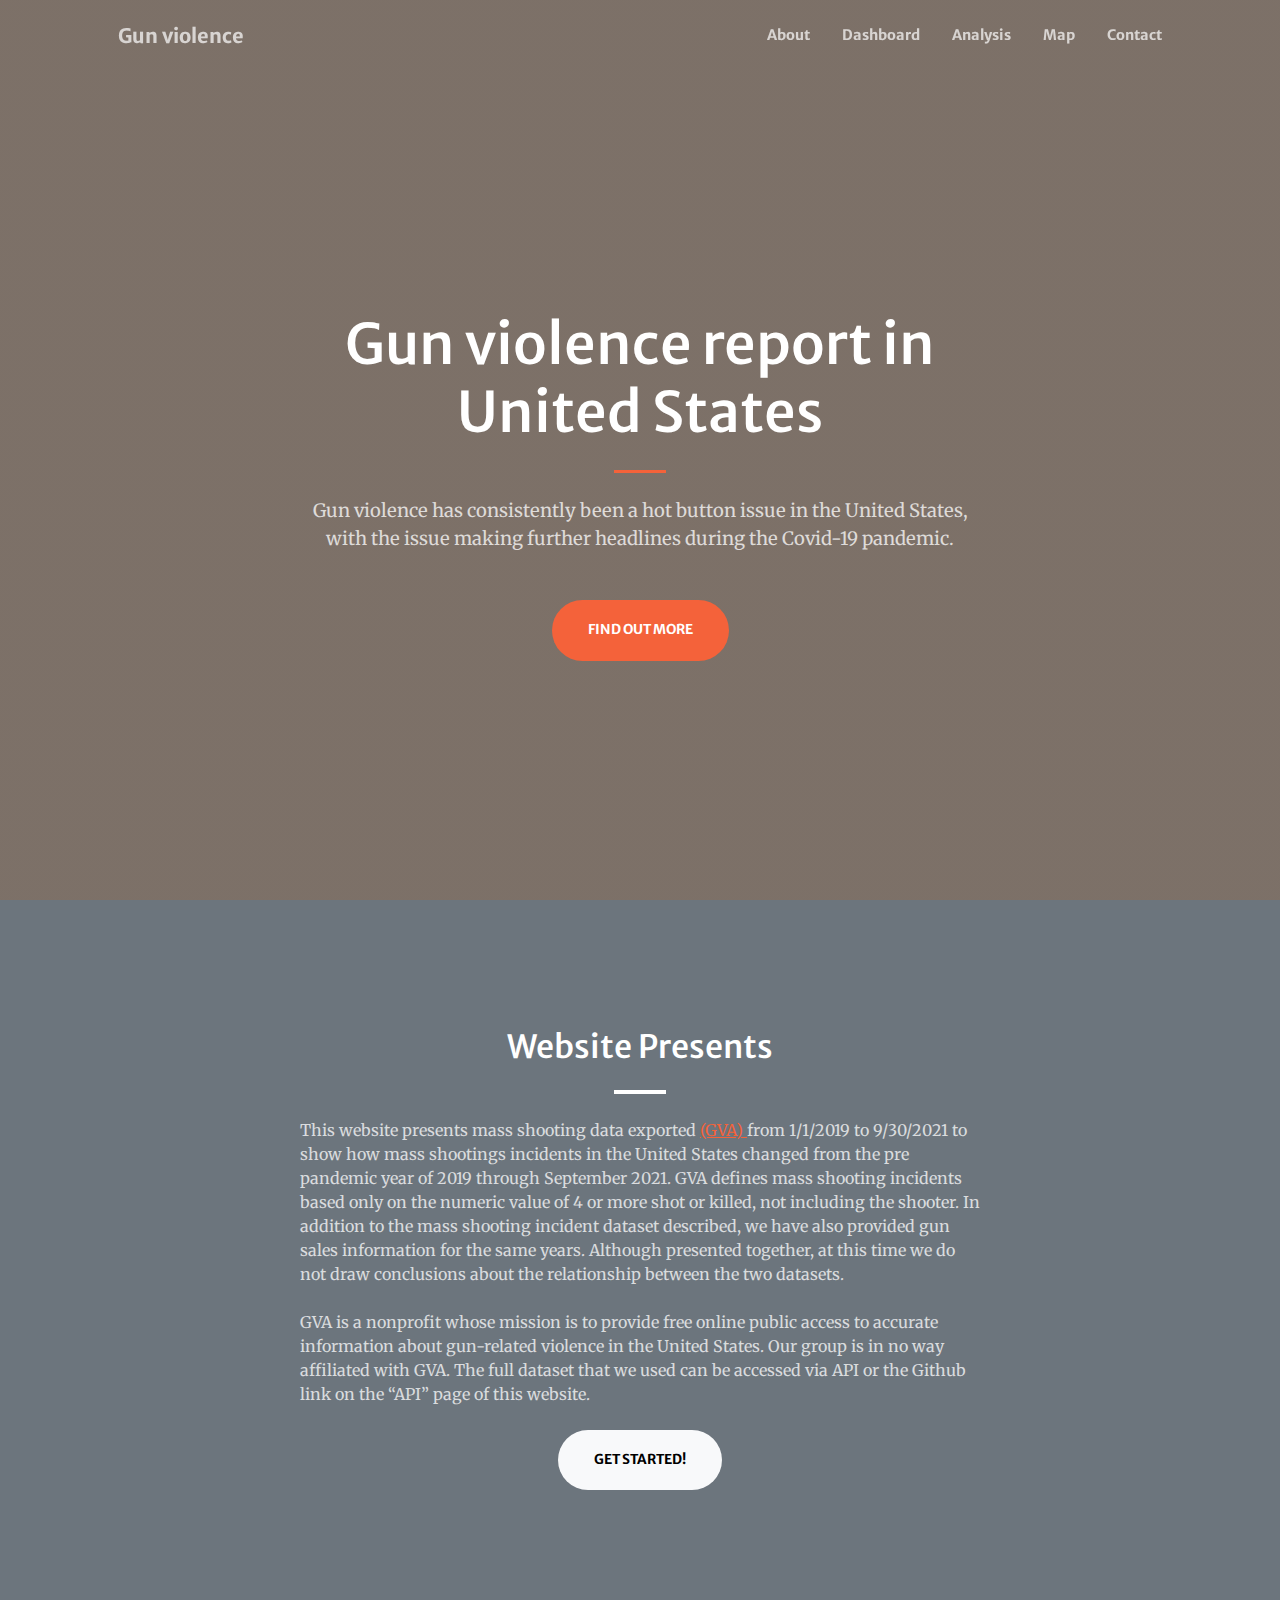
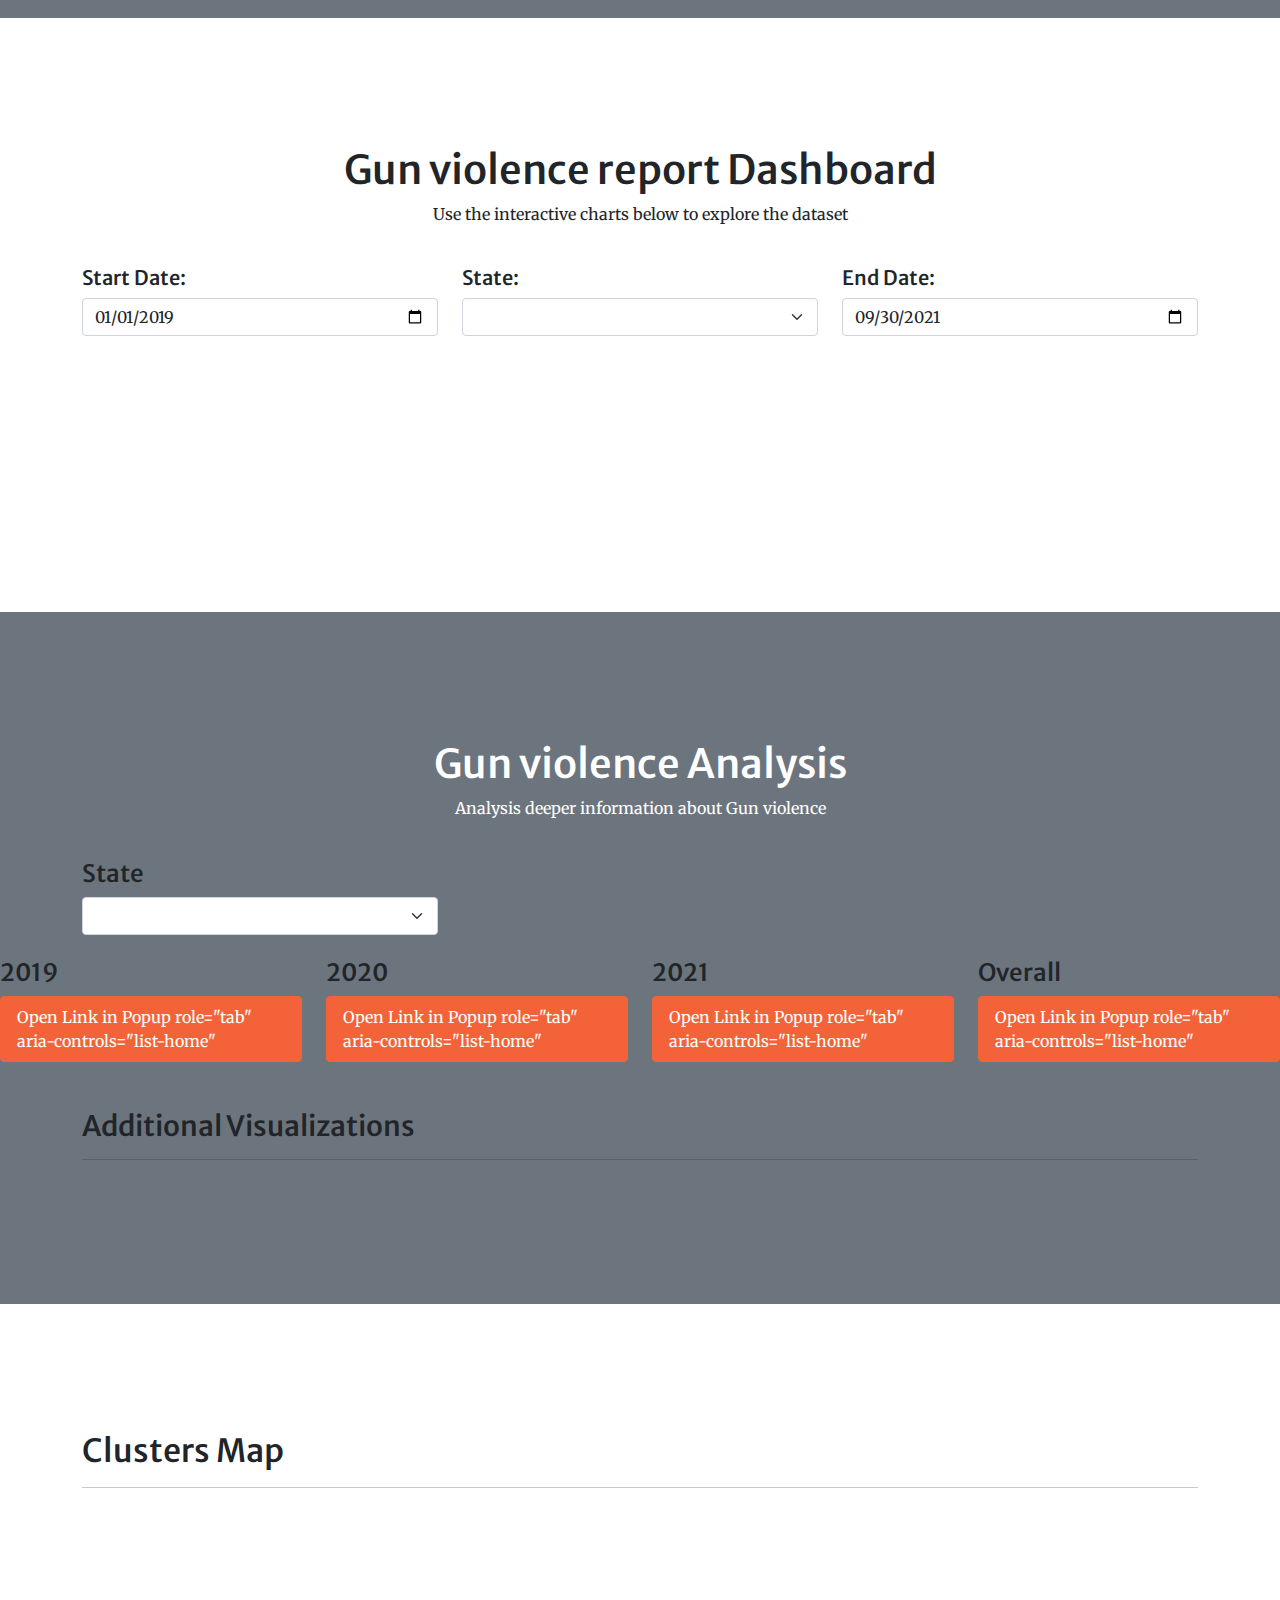
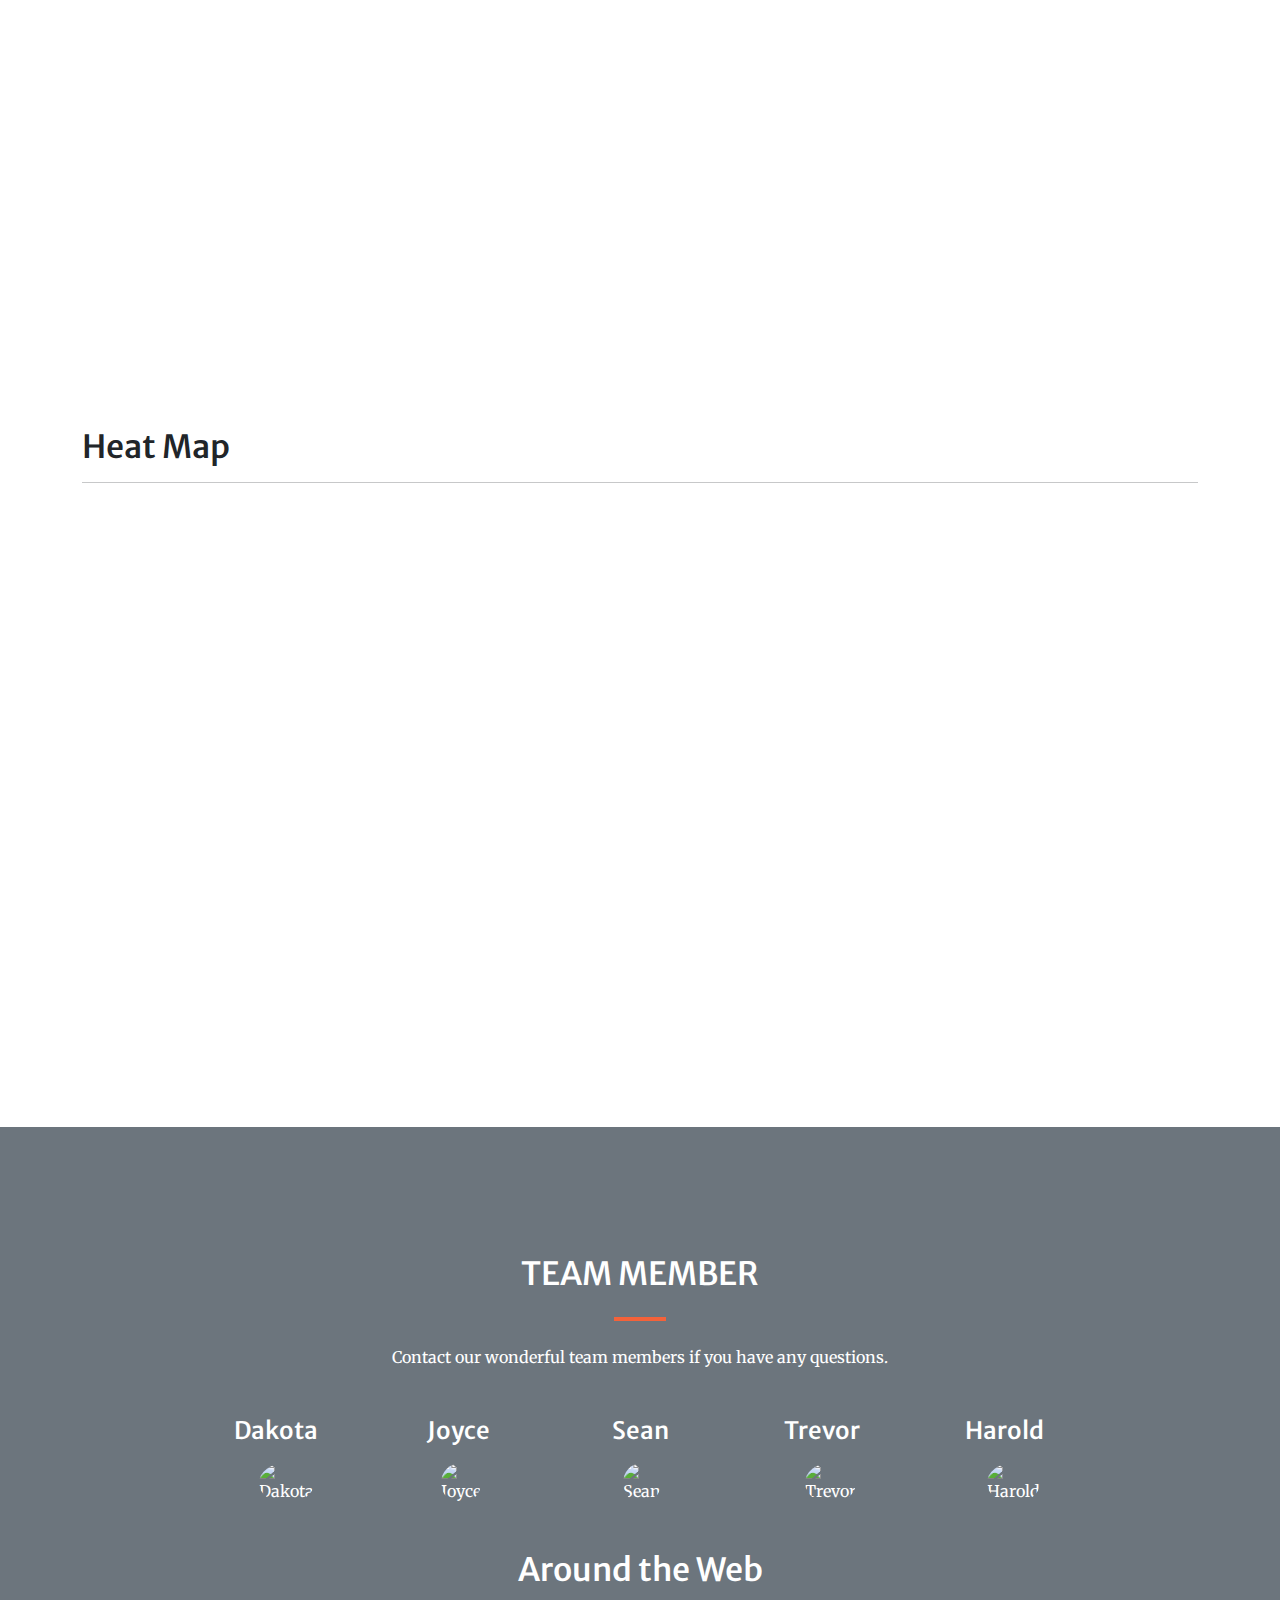
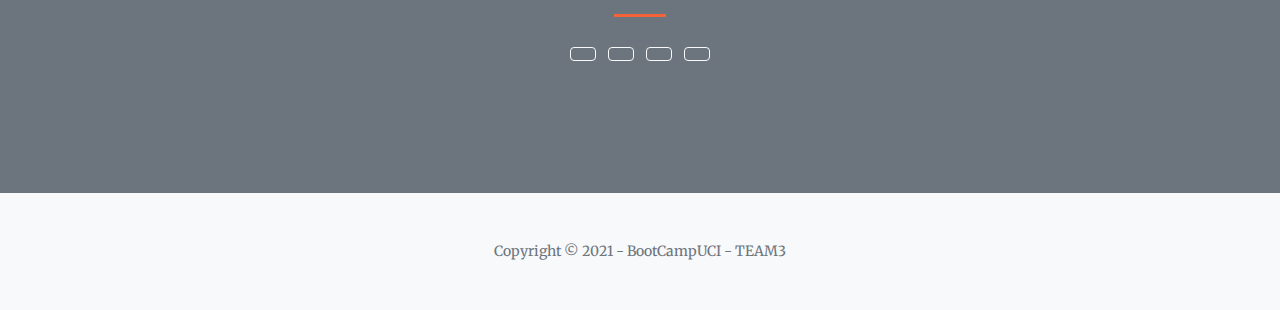
==== New_page_example/index.html @ ea22642e "Add new team member information" ====
<!DOCTYPE html>
<html lang="en">
    <head>
        <meta charset="utf-8" />
        <meta name="viewport" content="width=device-width, initial-scale=1, shrink-to-fit=no" />
        <meta name="description" content="" />
        <meta name="author" content="" />
        <title>Firearm Report</title>
        <!-- Favicon-->
        <link rel="icon" type="image/x-icon" href="assets/favicon.ico" />
        <!-- Font Awesome icons (free version)-->
        <script src="https://use.fontawesome.com/releases/v5.15.3/js/all.js" crossorigin="anonymous"></script>
        <!-- Bootstrap Icons-->
        <link href="https://cdn.jsdelivr.net/npm/bootstrap-icons@1.5.0/font/bootstrap-icons.css" rel="stylesheet" />
        <!-- Google fonts-->
        <link href="https://fonts.googleapis.com/css?family=Merriweather+Sans:400,700" rel="stylesheet" />
        <link href="https://fonts.googleapis.com/css?family=Merriweather:400,300,300italic,400italic,700,700italic" rel="stylesheet" type="text/css" />
        <!-- SimpleLightbox plugin CSS-->
        <link href="https://cdnjs.cloudflare.com/ajax/libs/SimpleLightbox/2.1.0/simpleLightbox.min.css" rel="stylesheet" />
        <!-- Core theme CSS (includes Bootstrap)-->
        <link href="css/styles.css" rel="stylesheet" />

        <!-- Leaflet JavaScript code -->
        <script src="https://unpkg.com/leaflet@1.3.3/dist/leaflet.js"
        integrity="sha512-tAGcCfR4Sc5ZP5ZoVz0quoZDYX5aCtEm/eu1KhSLj2c9eFrylXZknQYmxUssFaVJKvvc0dJQixhGjG2yXWiV9Q=="
        crossorigin=""></script>
        
        <!-- D3 library -->
        <script src="https://d3js.org/d3.v5.min.js"></script>
        <script src="https://cdn.jsdelivr.net/npm/frappe-charts@1.2.4/dist/frappe-charts.min.iife.js"></script>


        <script src="https://cdn.jsdelivr.net/npm/chart.js@3.5.1/dist/chart.min.js"></script>
        <script src="https://cdn.jsdelivr.net/npm/chart.js"></script>
    
        <!-- Leaflet CSS -->
        <link rel="stylesheet" href="https://unpkg.com/leaflet@1.3.3/dist/leaflet.css"
        integrity="sha512-Rksm5RenBEKSKFjgI3a41vrjkw4EVPlJ3+OiI65vTjIdo9brlAacEuKOiQ5OFh7cOI1bkDwLqdLw3Zg0cRJAAQ=="
        crossorigin=""/>

        <!-- Leaflet heatmap plugin-->
        <script type="text/javascript" src="js/leaflet-heat.js"></script>
        <!-- Marker cluster JavaScript code -->
        <script type="text/javascript" src="https://unpkg.com/leaflet.markercluster@1.0.3/dist/leaflet.markercluster.js"></script>

        <!-- Marker cluster CSS -->
        <link rel="stylesheet" type="text/css" href="https://unpkg.com/leaflet.markercluster@1.0.3/dist/MarkerCluster.css">
        <link rel="stylesheet" type="text/css" href="https://unpkg.com/leaflet.markercluster@1.0.3/dist/MarkerCluster.Default.css">
      
 
    </head>
    <body id="page-top">
        <!-- Navigation-->
        <nav class="navbar navbar-expand-lg navbar-light fixed-top py-3" id="mainNav">
            <div class="container px-4 px-lg-5">
                <a class="navbar-brand" href="#page-top">Gun violence</a>
                <button class="navbar-toggler navbar-toggler-right" type="button" data-bs-toggle="collapse" data-bs-target="#navbarResponsive" aria-controls="navbarResponsive" aria-expanded="false" aria-label="Toggle navigation"><span class="navbar-toggler-icon"></span></button>
                <div class="collapse navbar-collapse" id="navbarResponsive">
                    <ul class="navbar-nav ms-auto my-2 my-lg-0">
                        <li class="nav-item"><a class="nav-link" href="#about">About</a></li>
                        <li class="nav-item"><a class="nav-link" href="#dashboard">Dashboard</a></li>
                        <li class="nav-item"><a class="nav-link" href="#analysis">Analysis</a></li>
                        <li class="nav-item"><a class="nav-link" href="#mapdashoboard">Map</a></li>
                        <li class="nav-item"><a class="nav-link" href="#contact">Contact</a></li>
                    </ul>
                </div>
            </div>
        </nav>
        <!-- Masthead-->
        <header class="masthead">
            <div class="container px-4 px-lg-5 h-100">
                <div class="row gx-4 gx-lg-5 h-100 align-items-center justify-content-center text-center">
                    <div class="col-lg-8 align-self-end">
                        <h1 class="text-white font-weight-bold">Gun violence report in United States</h1>
                        <hr class="divider" />
                    </div>
                    <div class="col-lg-8 align-self-baseline">
                        <p class="text-white-75 mb-5">Gun violence has consistently been a hot button issue in the United States, with the issue making further headlines during the Covid-19 pandemic.</p>
                        <a class="btn btn-primary btn-xl" href="#about">Find Out More</a>
                    </div>
                </div>
            </div>
        </header>
        <!-- About-->
        <section class="page-section bg-secondary" id="about">
            <div class="container px-4 px-lg-5">
                <div class="row gx-4 gx-lg-5 justify-content-center">
                    <div class="col-lg-8 text-center">
                        <h2 class="text-white mt-0">Website Presents</h2>
                        <hr class="divider divider-light" />
                        <p class="text-white-75 mb-4 text-start">This website presents mass shooting data exported <a href="https://www.gunviolencearchive.org/"> (GVA) </a>from 1/1/2019 to 9/30/2021 to show how mass shootings incidents in the United States changed from the pre pandemic year of 2019 through September 2021. 
                            GVA defines mass shooting incidents based only on the numeric value of 4 or more shot or killed, not including the shooter. In addition to the mass shooting incident dataset described, we have also provided gun sales information for the same years. 
                            Although presented together, at this time we do not draw conclusions about the relationship between the two datasets.
                            <br>
                            <br>
                            GVA is a nonprofit whose mission is to provide free online public access to accurate information about gun-related violence in the United States. Our group is in no way affiliated with GVA.
                            The full dataset that we used can be accessed via API or the Github link on the “API” page of this website.
                          </p>
                        <a class="btn btn-light btn-xl" href="#dashboard">Get Started!</a>
                    </div>
                </div>
            </div>



        </section>
        <!-- Services-->
        <section class="page-section" id="dashboard">
            <div class="container">

                <div class="row">
                  <div class="col-md-12 jumbotron text-center">
                    <h1>Gun violence report Dashboard</h1>
                    <p>Use the interactive charts below to explore the dataset</p>
                  </div>
                </div>
            
                <br>
            
                <div class="row">
            
                  <div class="col-md-4">
                    <div class="well">
                      <h5>Start Date:</h5>
                      <input id="selDataset_startyear" value="2019-01-01" onchange="optionChanged(this.value)" class="form-control" aria-label="Default select example"
                      type="date" min="2019-01-01" max="2021-09-30">
                    </div>
                    </div>
            
            
                    <div class="col-md-4">
                    <div class="well">
                      <h5>State:</h5>
                      <select id="selDataset_state" onchange="optionChanged(this.value)" class="form-select" aria-label="Default select example"></select>
                    </div>
                    </div>
            
                    <div class="col-md-4">
                    <div class="well">
                      <h5>End Date:</h5>
                      <input id="selDataset_endyear" value="2021-09-30" onchange="optionChanged(this.value)" class="form-control" aria-label="Default select example"
                      type="date" min="2019-01-01" max="2021-09-30">
                    </div>
                    </div>
            
                </div>
            
                <br>
                <div class="row">
            
                  <div class="col-md-6">
                    <div id="DashBoard_map"></div>
                  </div>
            
            
                  <div class="col-md-6">
                    <div id="bar"></div>
                  </div>
            
            
                </div>
            
                  <br>
            
                <div class="row">
                  <div class="col-md-12">
                    <div id="LineBarchart"></div>
                  </div>
                </div>
                
            </div>
            
              <script src="https://d3js.org/d3.v5.min.js"></script>
              <script src="https://cdn.plot.ly/plotly-latest.min.js"></script>
              <script src="js/app.js"></script>
              <script src="js/state_cord_data.js"></script>
              <script src="https://cdn.jsdelivr.net/npm/chart.js"></script>
              <!-- <script src="static/bonus.js"></script> -->
               <script src="https://cdn.jsdelivr.net/npm/bootstrap@5.1.0/dist/js/bootstrap.bundle.min.js" integrity="sha384-U1DAWAznBHeqEIlVSCgzq+c9gqGAJn5c/t99JyeKa9xxaYpSvHU5awsuZVVFIhvj" crossorigin="anonymous"></script>
              
            
              
            
           
        </section>

        <!-- Analysis-->
        <section class="page-section bg-secondary" id="analysis">
            <div class="container">
                <div class="row">
                    <div class="col-md-12 jumbotron text-center text-white">
                      <h1>Gun violence Analysis</h1>
                      <p>Analysis deeper information about Gun violence</p>
                    </div>
                  </div>
              
                  <br>


                <section class="row">
                  <div class = "col-lg-4 col-md-6">
                    <h4 class="header_state">State</h4>
                    <select id="state_dropdown" onchange="stateChanged(this.value)" class="form-select" aria-label="Default select example"></select>
                  </div>
                </section>
              </div>
            <br>
            <div class="row">
              <div class="col-md-3">
                <h4 class="header">2019</h4>
                <div class="list-group" id="list-tab" role="tablist">
                  <a class="list-group-item list-group-item-action active" id="list-home-list" data-bs-toggle="list" href="https://www.gunviolencearchive.org" target="popup" 
                  onclick="window.open(`https://www.gunviolencearchive.org/incident/${worst_19}`,'popup','width=600,height=600');   
                  return false;"> Open Link in Popup role="tab" aria-controls="list-home"</a>
                </div>
              </div>
              <div class="col-md-3">
                <h4 class="header">2020</h4>
                <div class="list-group" id="list-tab" role="tablist">
                  <a class="list-group-item list-group-item-action active" id="list-home-list" data-bs-toggle="list" href="https://www.gunviolencearchive.org" target="popup" 
                  onclick="window.open(`https://www.gunviolencearchive.org/incident/${worst_20}`,'popup','width=600,height=600');   
                  return false;"> Open Link in Popup role="tab" aria-controls="list-home"</a>
                  
                </div>
              </div>
              <div class="col-md-3">
                <h4 class="header">2021</h4>
                <div class="list-group" id="list-tab" role="tablist">
                  <a class="list-group-item list-group-item-action active" id="list-home-list" data-bs-toggle="list" href="https://www.gunviolencearchive.org" target="popup" 
                  onclick="window.open(`https://www.gunviolencearchive.org/incident/${worst_21}`,'popup','width=600,height=600');   
                  return false;"> Open Link in Popup role="tab" aria-controls="list-home"</a>
                </div>
              </div>
              <div class="col-md-3">
                <h4 class="header">Overall</h4>
                <div class="list-group" id="list-tab" role="tablist">
                  <a class="list-group-item list-group-item-action active" id="list-home-list" data-bs-toggle="list" href="https://www.gunviolencearchive.org" target="popup" 
                  onclick="window.open(`https://www.gunviolencearchive.org/incident/${worst_all}`,'popup','width=600,height=600');   
                  return false;"> Open Link in Popup role="tab" aria-controls="list-home"</a>
                </div>
              </div>
            </div>
            <br>
            <br>
              <div class="container">
                <section class="row">
                    <div class="col-lg-12">
                        <h3 class="header">Additional Visualizations</h3>
                        <hr>
                    </div>
                    <section class="row">
                      <div class="col-lg-6">
                        <div id="gauge1"></div>
                      </div>
                      <div class="col-lg-6">
                        <div id="gauge2"></div>
                      </div>
                </section>
              </div>
            
              <script src="https://d3js.org/d3.v5.min.js"></script>
              <script src="https://cdn.plot.ly/plotly-latest.min.js"></script>
              <script src="js/analysis.js"></script>
              <script src="js/state_cord_data.js"></script>
          
            

        </section>
        <!-- Call to action-->
        <section class="page-section text-dark">
            <div class="container">

                <div class="row">
                    <div class="col-md-12">
                      <h2 class="project">Clusters Map</h2>
                      <hr>
                  </div>
                  <div id="Cmap"></div>
                </div>
          
                <br>
          
                <div class="row">
                    <div class="col-md-12">
                      <h2 class="project">Heat Map</h2>
                      <hr>
                  </div>
                  <div id="Hmap"></div>
                </div>
                
          
          
              </div>
              <script type="text/javascript" src="js/clusters_map.js"></script>
              <script type="text/javascript" src="js/heat_map.js"></script>

        </section>
        <!-- Contact-->
        <section class="page-section bg-secondary" id="contact">
            <div class="container px-4 px-lg-5">
                <div class="row gx-4 gx-lg-5 justify-content-center">
                    <div class="col-lg-8 col-xl-6 text-center text-white">
                        <h2 class="mt-0">TEAM MEMBER</h2>
                        <hr class="divider" />
                        <p class="mb-5 text-center text-white">Contact our wonderful team members if you have any questions.</p>
                    </div>
                </div>
                <div class="row gx-4 gx-lg-5 justify-content-center mb-5">
                  <div class="col-md-2">
                    <div class="text-center text-white">
                      <h4>Dakota</h4>
                    <img id="TM" src="https://ca.slack-edge.com/T022ZCD3GH4-U023YSSPN14-382b50555eee-512" class="rounded" alt="Dakota">
                    </div>
                  </div>
                  <!-- Second float -->
                  <div class="col-md-2">
                    <div class="text-center text-white">
                      <h4>Joyce</h4>
                    <img id="TM" src="https://ca.slack-edge.com/T022ZCD3GH4-U0248K2R6EA-b7b24c77276e-512" class="rounded" alt="Joyce">
                    </div>
                  </div>
          
                  <!-- Third float -->
                  <div class="col-md-2">
                    <div class="text-center text-white">
                      <h4>Sean</h4>
                    <img id="TM" src="https://ca.slack-edge.com/T022ZCD3GH4-U023QQGRMGB-d5d853cf959f-512" class="rounded" alt="Sean">
                    </div>
                  </div>
        
                <!-- Four float -->
                  <div class="col-md-2">
                    <div class="text-center text-white">
                      <h4>Trevor</h4>
                    <img id="TM" src="https://ca.slack-edge.com/T022ZCD3GH4-U023L81RNCS-12c88f8bd0d9-512" class="rounded" alt="Trevor">
                    </div>
                  </div>
        
                <!-- Five float -->
                  <div class="col-md-2">
                    <div class="text-center text-white">
                      <h4>Harold</h4>
                    <img id="TM" src="https://ca.slack-edge.com/T022ZCD3GH4-U024TTJ8AKT-2c756747cece-512" class="rounded" alt="Harold">
                    </div>
                  </div>
        
                </div>
                
            </div>

            <div class="row gx-4 gx-lg-5 justify-content-center">
              <div class="col-lg-8 col-xl-6 text-center text-white">
                  <h2 class="mt-0">Around the Web</h2>
                  <hr class="divider" />
                  <a class="btn btn-outline-light btn-social mx-1" href="https://us-gun-sale-and-violence-report-api.azurewebsites.net/api/v1.0/gunsalebystate" target="_blank"><i class="fas fa-link"></i></a>
                  <a class="btn btn-outline-light btn-social mx-1" href="https://us-gun-sale-and-violence-report-api.azurewebsites.net/api/v1.0/completedata" target="_blank"><i class="fas fa-file-csv"></i></a>
                  <a class="btn btn-outline-light btn-social mx-1" href="https://us-gun-sale-and-violence-report-api.azurewebsites.net/api/v1.0/statecoords" target="_blank"><i class="far fa-file-code"></i></a>
                  <a class="btn btn-outline-light btn-social mx-1" href="https://github.com/dakotajcollins/Project-3-Gun_Violence" target="_blank"><i class="fab fa-github"></i></a>
              </div>
          </div>
            
        </section>
        <!-- Footer-->
        <footer class="bg-light py-5">
            <div class="container px-4 px-lg-5"><div class="small text-center text-muted">Copyright &copy; 2021 - BootCampUCI - TEAM3</div></div>
        </footer>
        <!-- Bootstrap core JS-->
        <script src="https://cdn.jsdelivr.net/npm/bootstrap@5.1.0/dist/js/bootstrap.bundle.min.js"></script>
        <!-- SimpleLightbox plugin JS-->
        <script src="https://cdnjs.cloudflare.com/ajax/libs/SimpleLightbox/2.1.0/simpleLightbox.min.js"></script>
        <!-- Core theme JS-->
        <script src="js/scripts.js"></script>
        <!-- * * * * * * * * * * * * * * * * * * * * * * * * * * * * * * * * * * * * * * * *-->
        <!-- * *                               SB Forms JS                               * *-->
        <!-- * * Activate your form at https://startbootstrap.com/solution/contact-forms * *-->
        <!-- * * * * * * * * * * * * * * * * * * * * * * * * * * * * * * * * * * * * * * * *-->
        <script src="https://cdn.startbootstrap.com/sb-forms-latest.js"></script>
    </body>
</html>
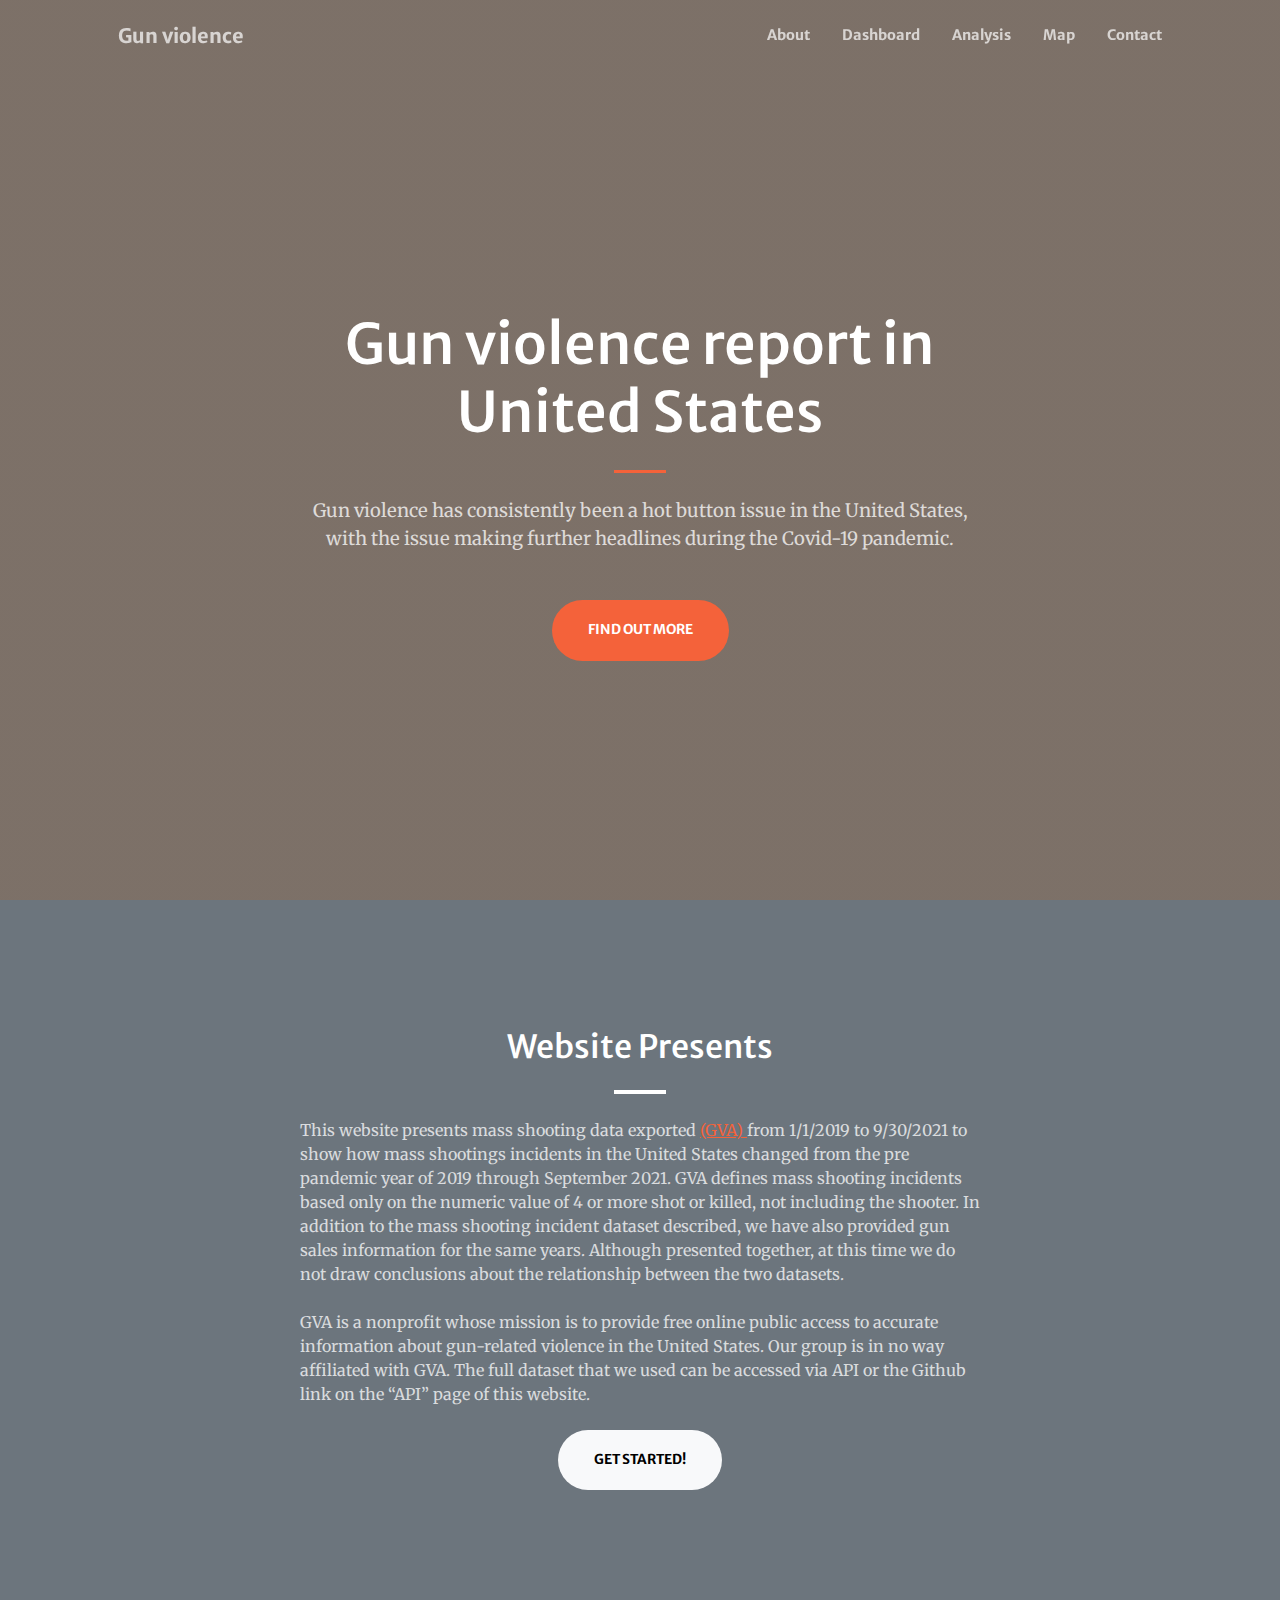
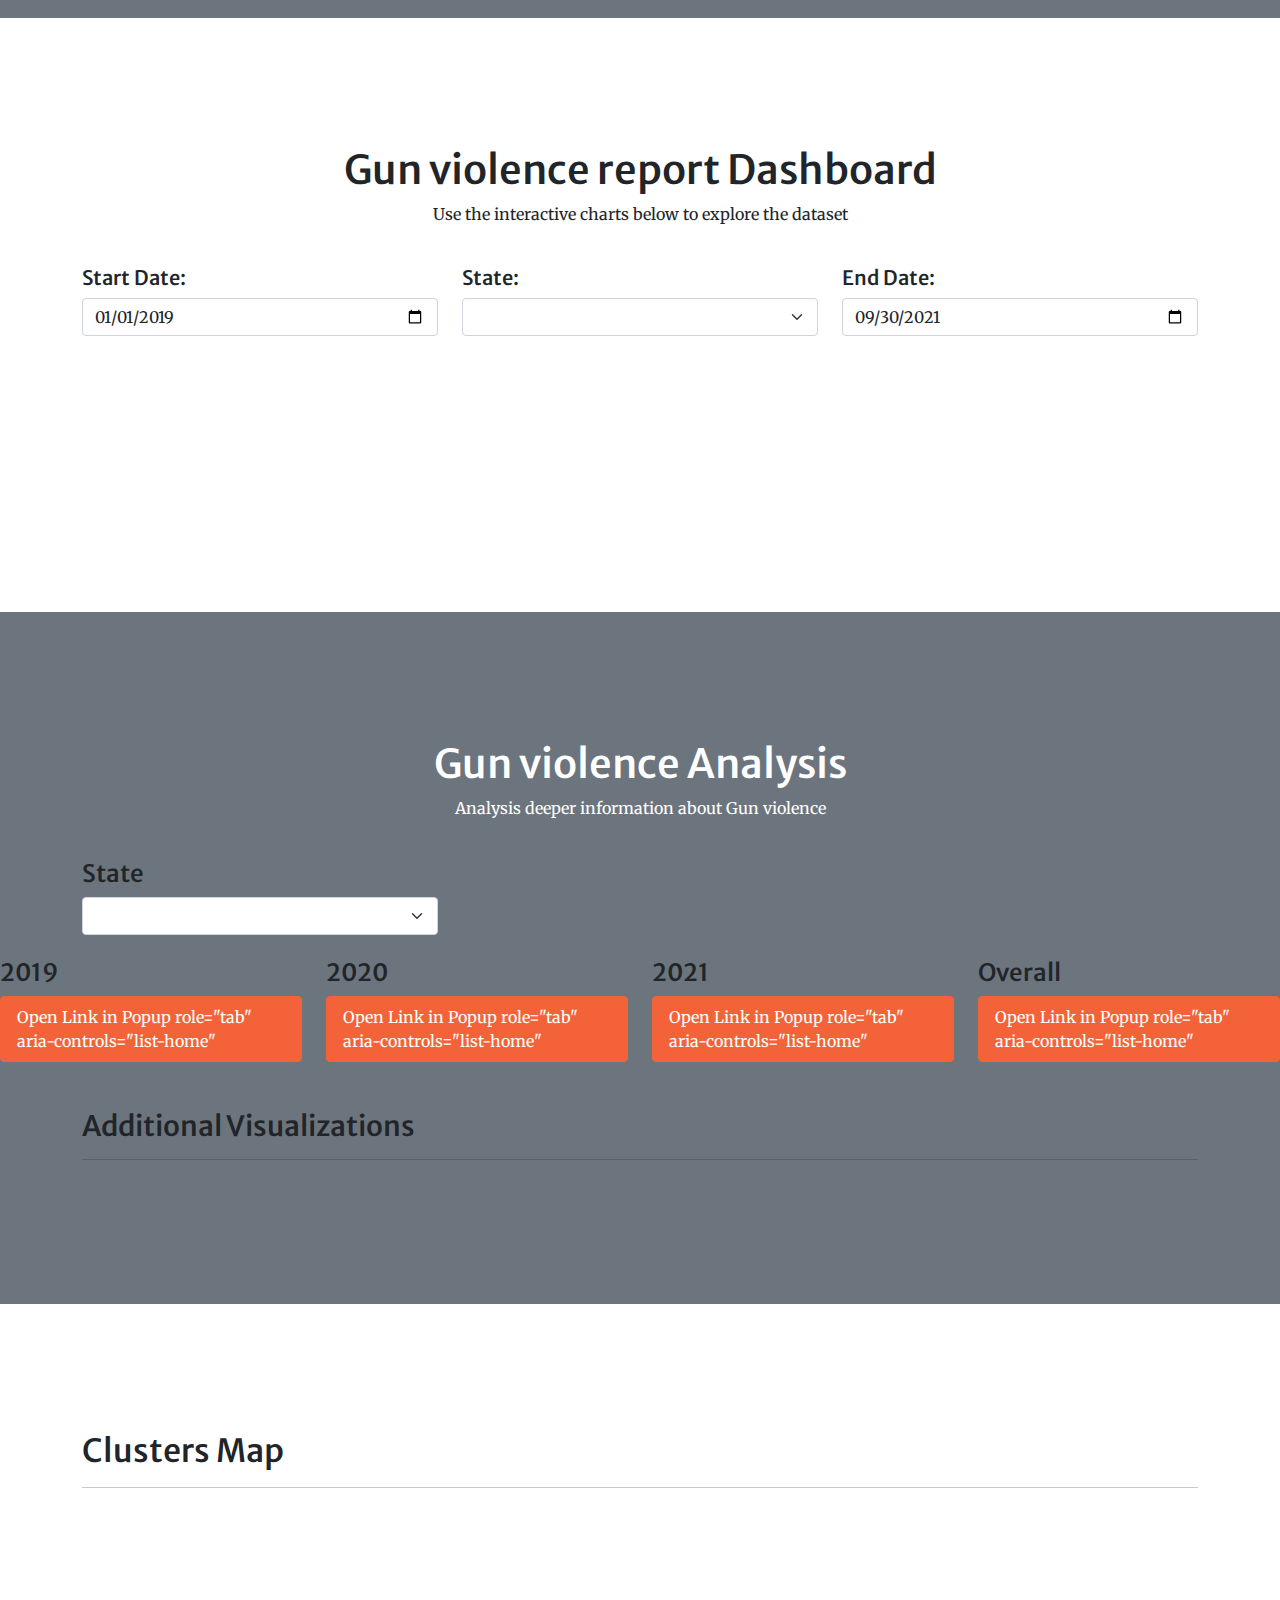
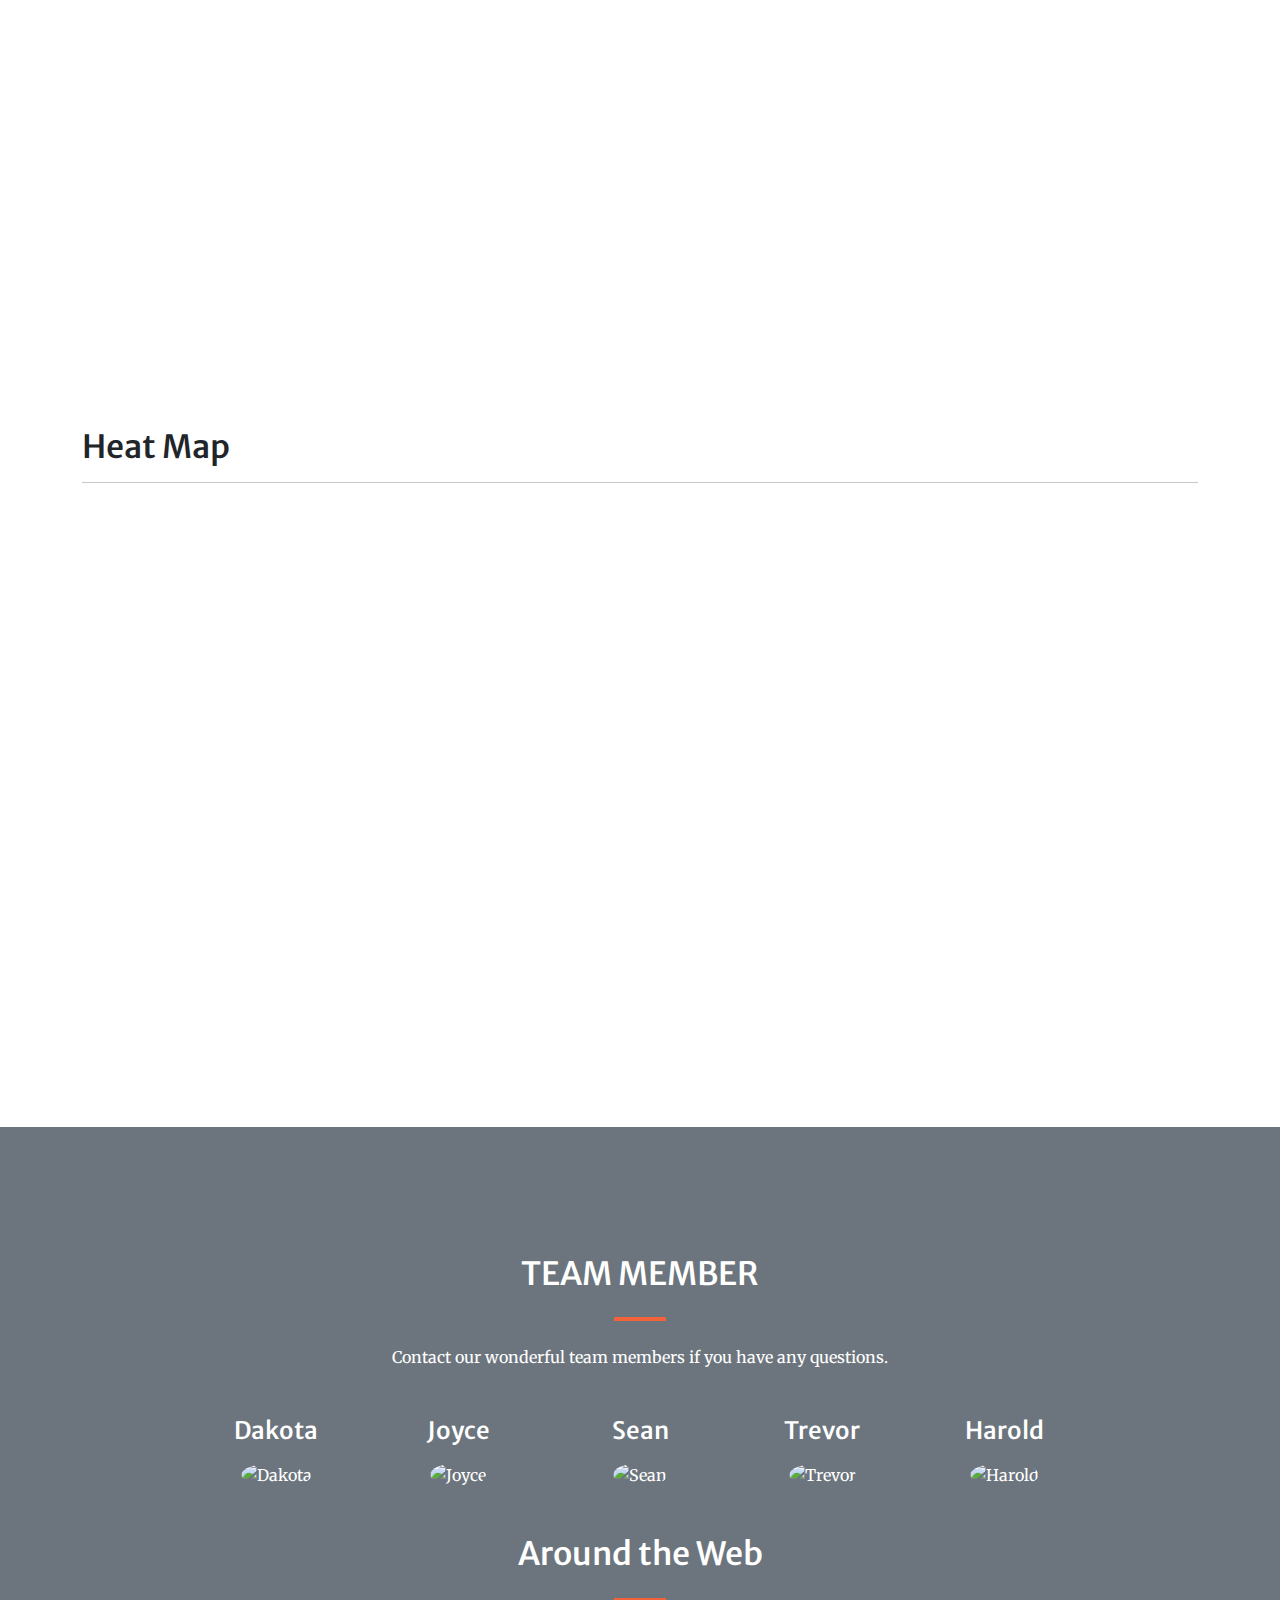
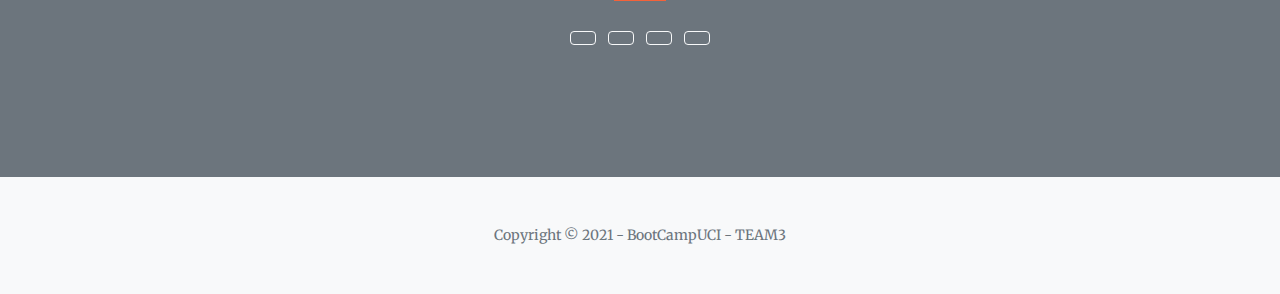
==== commit 544f2da3: "Add new team member information" ====
--- a/New_page_example/index.html
+++ b/New_page_example/index.html
@@ -319,6 +319,7 @@
                     <img id="TM" src="https://ca.slack-edge.com/T022ZCD3GH4-U0248K2R6EA-b7b24c77276e-512" class="rounded" alt="Joyce">
                     </div>
                   </div>
+                  
           
                   <!-- Third float -->
                   <div class="col-md-2">
